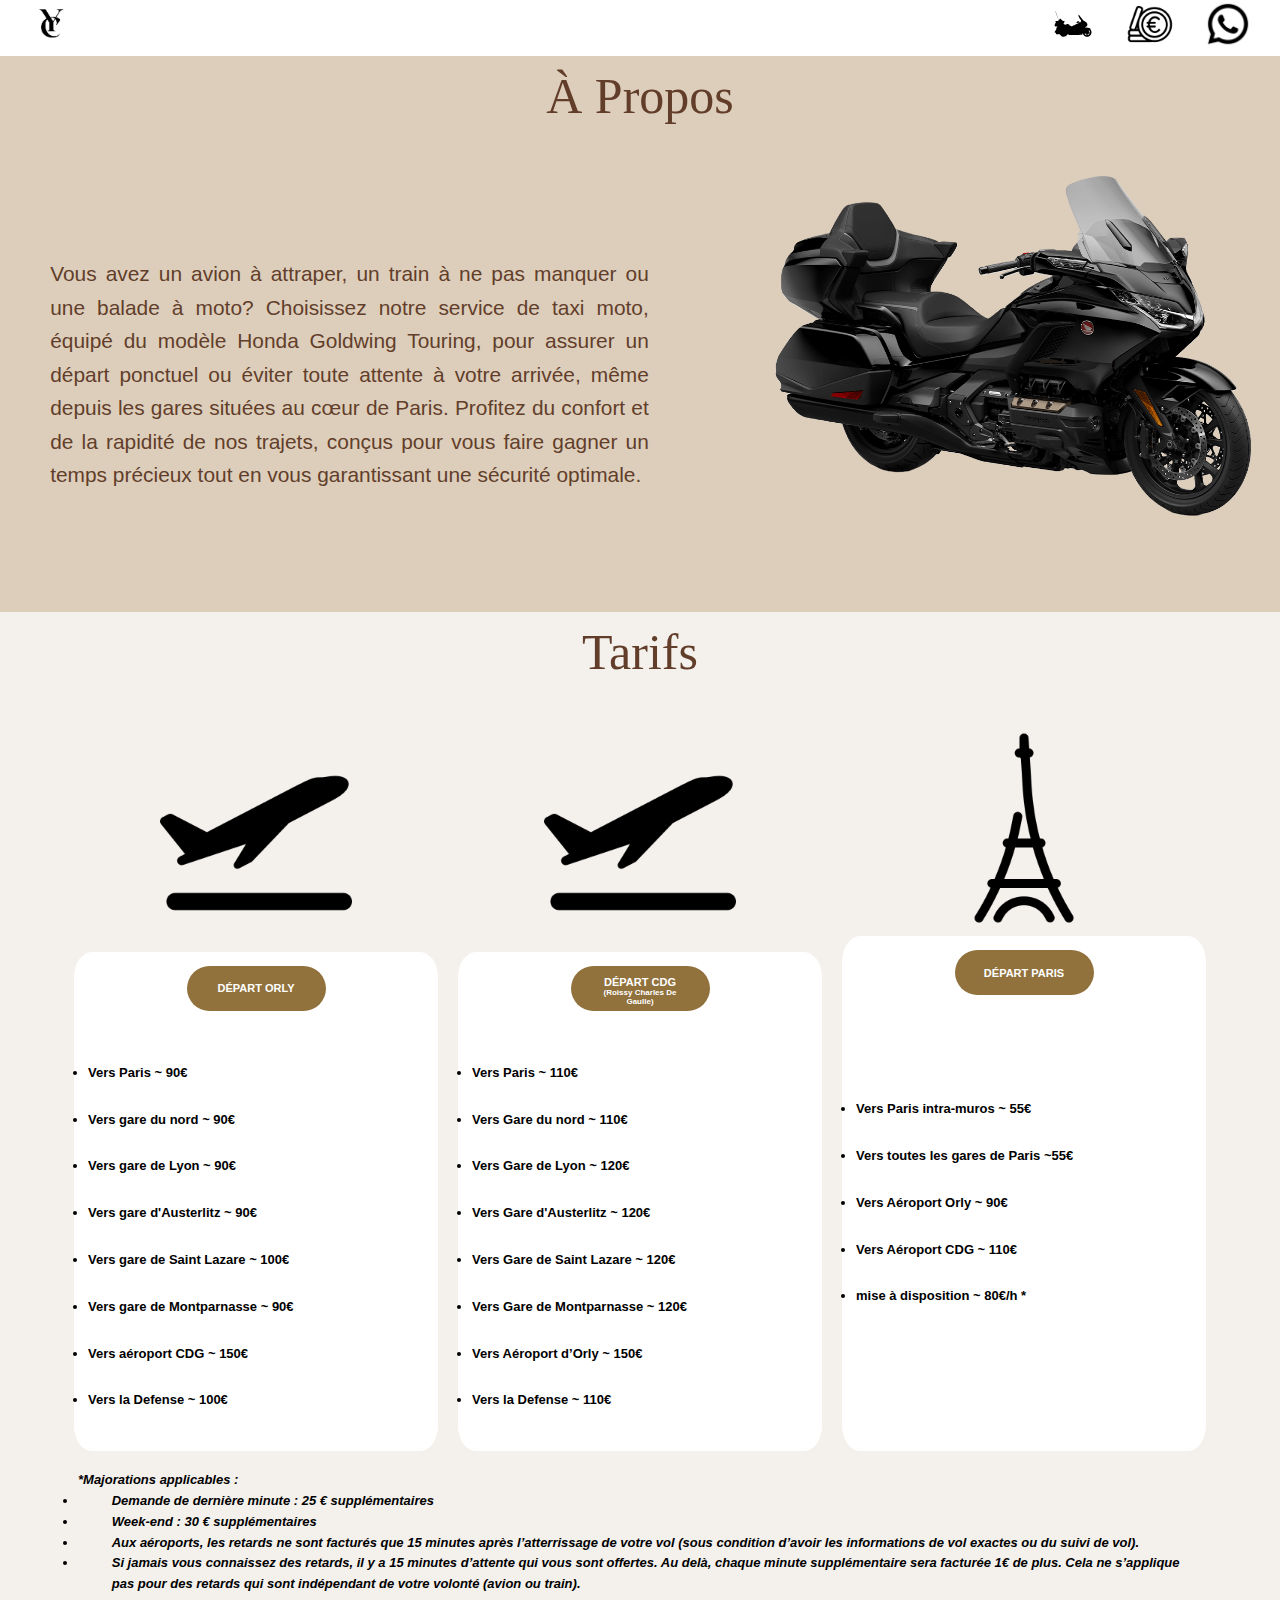
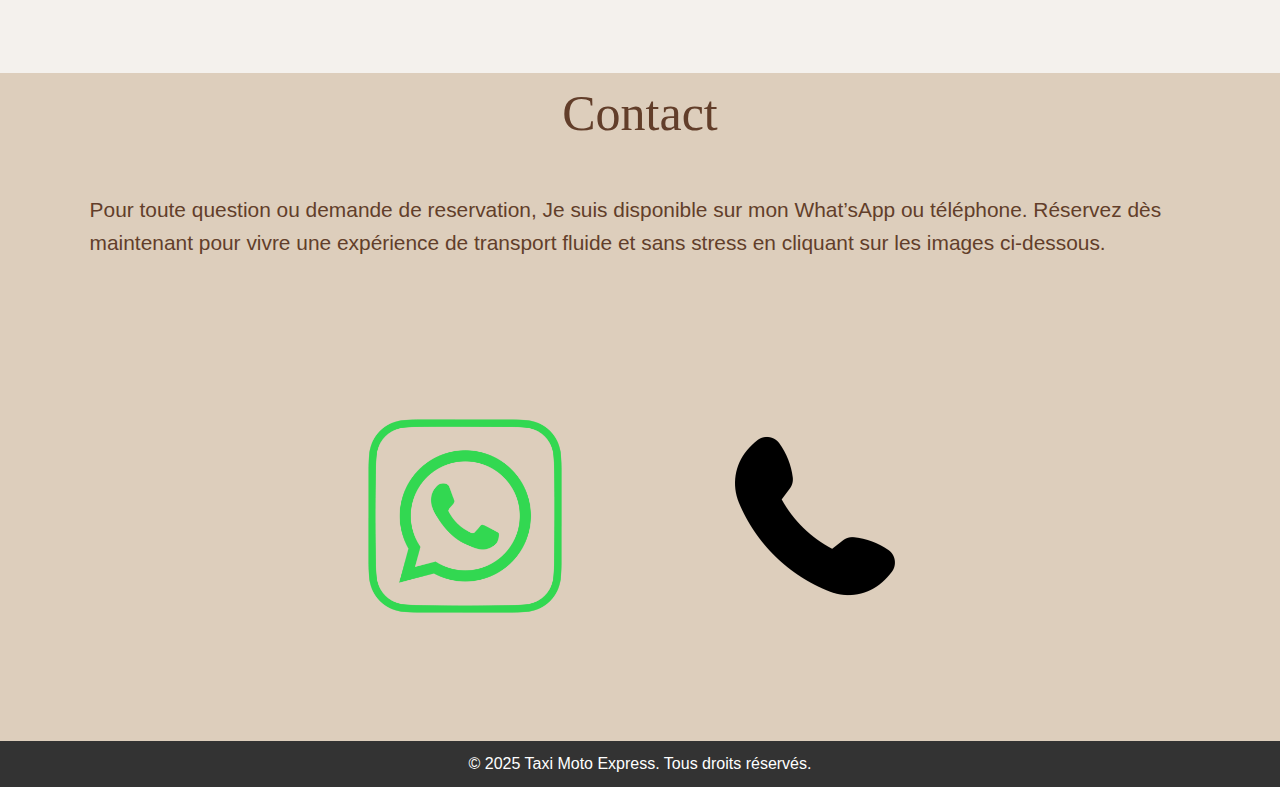
==== index.html @ c16684e4 "Update index.html" ====
<!DOCTYPE html>
<html lang="fr">
<head>
    <meta charset="UTF-8">
    <title>Taxi Moto - Votre Transport Rapide et Sécurisé</title>
    <link rel="stylesheet" href="./style.css">
    <link href="https://fonts.cdnfonts.com/css/coco-gothic" rel="stylesheet">
    <link href="https://fonts.cdnfonts.com/css/catchy-mager?styles=185528" rel="stylesheet">
    <link href="https://fonts.cdnfonts.com/css/inter?styles=29135" rel="stylesheet">
    <meta name="viewport" content="width=device-width, initial-scale=1">
    <link rel="icon" type="image/png" href="images/taxi.png" />
</head>
<body>

    <!-- En-tête avec la navigation -->
    <header >
        <nav>
            <div class="left-nav">
                <img src="images/YC.png" alt="logo YC">
            </div>
            <div class="right-nav">
                <a href="#apropos"><img src="images/moto-goldwing-1800.svg" alt="logo moto"></a>
                <a href="#tarifs"><img src="images/piece-en-euros.png" alt="logo euros"></a>
                <a href="#contact"><img src="images/whatsapp_noir.png" alt="logo what's app"></a>
            </div>
        </nav>
    </header>

    <!-- Bannière principale -->
    <!-- <section class="banner">
        <div class="container">
            <h2>Déplacez-vous rapidement dans la ville avec nos taxis motos</h2>
            <a href="#contact" class="btn">Réserver Maintenant</a>
        </div>
    </section> -->

    <!-- Section À Propos -->
    <section id="apropos">
        <div id="title">
            <p>À Propos</p>
        </div>
        <div class="box">
            <div id="text-apropos">
                <p>
                    Vous avez un avion à attraper, un train à ne pas manquer ou une balade à moto? 
                    Choisissez notre service de taxi moto, équipé du modèle Honda Goldwing Touring, 
                    pour assurer un départ ponctuel ou éviter toute attente à votre arrivée, 
                    même depuis les gares situées au cœur de Paris. 
                    Profitez du confort et de la rapidité de nos trajets, 
                    conçus pour vous faire gagner un temps précieux 
                    tout en vous garantissant une sécurité optimale. 
                </p>
            </div>
            <div id="image-apropos">
                <img src="./images/Gunmetal-Black-Metallic-×-Mat-Morion-Black-Goldwing_dev23.png" alt="image moto" width="100%">
                <!-- width="525" height="299"> -->
            </div>
        </div>
    </section>

    <!-- Section Tarifs -->
    <section id="tarifs">
        <div id="title">
            <p>Tarifs</p>
        </div>
        <div id="box-tarifs">
            <div id="box-Depart-Orly">
                <img src="images/avion-v2.png" alt="logo-avion">
                <div class="tableau" id="tab-dep-orly">
                    <table>
                        <tr>
                            <td class="btn-tableau">
                                <div id="en-tete-depart-Orly">
                                    <button type="button" disabled="disabled" class="btn">
                                        DÉPART ORLY
                                    </button>
                                </div>
                            </td>
                        </tr>
                        <tr class="blank_row_top">
                            <td colspan="3"></td>
                        </tr>
                        <tr>
                          <td>
                            <li>
                                Vers Paris ~ 90€
                            </li>
                          </td>
                        </tr>
                        <tr>
                            <td>
                                <li>
                                    Vers gare du nord ~ 90€ 
                                </li>    
                            </td> 
                        </tr>
                        <tr>
                            <td>
                                <li>
                                    Vers gare de Lyon ~ 90€ 
                                </li>
                            </td> 
                        </tr>
                        <tr>
                            <td>
                                <li>
                                    Vers gare d'Austerlitz ~  90€ 
                                </li>
                            </td> 
                        </tr>
                        <tr>
                            <td>
                                <li>
                                    Vers gare de Saint Lazare  ~ 100€         
                                </li>
                            </td> 
                        </tr>
                        <tr>
                            <td>
                                <li>
                                    Vers gare de Montparnasse  ~ 90€ 
                                </li>
                            </td> 
                        </tr>                    
                        <tr>
                            <td>
                                <li>
                                    Vers aéroport CDG ~ 150€ 
                                </li>
                            </td> 
                        </tr>
                        <tr>
                            <td>
                                <li>
                                    Vers la Defense ~ 100€
                                </li>
                            </td>
                        </tr>
                        <tr class="blank_row_bottom">
                            <td colspan="3"></td>
                        </tr>
                      </table>
                </div>
            </div>
            <div id="box-Depart-CDG">
                <img src="images/avion-v2.png" alt="logo-avion">
                <div class="tableau" id="tab-dep-cdg">
                    <table>
                        <tr>
                            <td class="btn-tableau">
                                <div id="en-tete-depart-CDG">
                                    <button type="button" disabled="disabled" class="btn">
                                        DÉPART CDG<br /><p>(Roissy Charles De Gaulle)</p>
                                    </button> 
                                </div>
                            </td>
                        </tr>
                        <tr class="blank_row_top">
                            <td colspan="3"></td>
                        </tr>
                        <tr>
                            <td>
                                <li>
                                    Vers Paris ~ 110€
                                </li>
                            </td>
                        </tr>
                        <tr>
                            <td>
                                <li>
                                    Vers Gare du nord ~ 110€
                                </li>
                            </td>
                        </tr>
                        <tr>
                            <td>
                                <li>
                                    Vers Gare de Lyon ~ 120€
                                </li>
                            </td>
                        </tr>
                        <tr>
                            <td>
                                <li>
                                    Vers Gare d'Austerlitz ~ 120€
                                </li>
                            </td>
                        </tr>
                        <tr>
                            <td>
                                <li>
                                    Vers Gare de Saint Lazare ~ 120€
                                </li>
                            </td>
                        </tr>
                        <tr>
                            <td>
                                <li>
                                    Vers Gare de Montparnasse ~ 120€
                                </li>
                            </td>
                        </tr>
                        <tr>
                            <td>
                                <li>
                                    Vers Aéroport d’Orly ~ 150€
                                </li>
                            </td>
                        </tr>
                        <tr>
                            <td>
                                <li>
                                    Vers la Defense ~ 110€
                                </li>
                            </td>
                        </tr>
                        <tr class="blank_row_bottom">
                            <td colspan="3"></td>
                        </tr>
                    </table>
                </div>
            </div>
            <div id="box-Depart-Paris">
                <img src="images/tour-eiffel-v2.png" alt="logo-avion"> 
                <div class="tableau" id="tab-dep-paris">
                    <table>
                        <tr>
                            <td class="btn-tableau">
                                <div id="en-tete-depart-Paris">
                                    <button type="button" disabled="disabled" class="btn">
                                        DÉPART PARIS
                                    </button>
                            </td>
                                </div>
                        </tr>
                        <tr class="blank_row_top">
                            <td colspan="3"></td>
                        </tr>
                        <tr>
                            <td class="vide"></td>
                        </tr>
                        <tr>
                            <td class="vide"></td>
                        </tr>
                        <tr>
                            <td>
                                <li>Vers Paris intra-muros ~ 55€</li>
                            </td>
                        </tr>
                        <tr>
                            <td>
                                <li>Vers toutes les gares de Paris ~55€</li>
                            </td>
                        </tr>
                        <tr>
                            <td>
                                <li>Vers Aéroport Orly ~ 90€</li>
                            </td>
                        </tr>
                        <tr>
                            <td>
                                <li>Vers Aéroport CDG ~ 110€</li>
                            </td>
                        </tr>                        
                        <tr>
                            <td>
                                <li>mise à disposition ~ 80€/h <span>&#42;</span></li>
                            </td>
                        </tr>
                        <tr>
                            <td class="vide"></td>
                        </tr>
                        <tr>
                            <td class="vide"></td>
                        </tr>
                        <tr>
                            <td class="vide"></td>
                        </tr>
                        <tr>
                            <td></td>
                        </tr>
                        <tr>
                            <td></td>
                        </tr>
                    </table>
                </div>   
            </div>
        </div>
        <div class="majoration">
            <table class="majoration">
                <tr>
                    <td>
                        <p><span>&#42;</span>Majorations applicables : <br>
                            <li>Demande de dernière minute : 25 € supplémentaires <br></li>
                            <li>Week-end : 30 € supplémentaires</p></li>
                        <li>Aux aéroports, les retards ne sont facturés que 15 minutes après l’atterrissage de votre vol (sous condition d’avoir les informations de vol exactes ou du suivi de vol).</li>
                        <li>Si jamais vous connaissez des retards, il y a 15 minutes d’attente qui vous sont offertes. Au delà, chaque minute supplémentaire sera facturée 1€ de plus. Cela ne s’applique pas pour des retards qui sont indépendant de votre volonté (avion ou train).</li>
                    </td>
                </tr>
            </table>
        </div>
    </section>

    <!-- Section Contact -->
    <section id="contact">
        <div id="title">
            <p>Contact</p>
        </div>
        <div id="text-contact">
            <p>Pour toute question ou demande de reservation, Je suis disponible sur mon What’sApp ou téléphone. Réservez dès maintenant pour vivre une expérience de transport fluide et sans stress en cliquant sur les images ci-dessous.</p>
        </div>
        <div id="image-contact">
            <a id="contact-img-whatsapp" href="https://wa.me/+33665980525" target="_blank"><img src="./images/whatsapp_vert.webp" alt="image whats'app" ></a>
            <a id="contact-img-tel" href="tel:+33665980525"><img src="images/telephone.png" alt="image appel telephonique"></a>
        </div>
    </section>

    <!-- Pied de page -->
    <footer>
        <div class="container">
            <p>&copy; 2025 Taxi Moto Express. Tous droits réservés.</p>
        </div>
    </footer>

</body>
</html>
---- style.css ----
/* Styles généraux */
* {
    margin: 0;
    padding: 0;
    box-sizing: border-box;
}

.container{
    /* border: solid;
    display: flex;
    flex-wrap: wrap;
    gap: 16px; */
}

body {
    font-family: Arial, sans-serif;
    line-height: 1.6;
}

/* En-tête */
nav{
    /* border: solid; */
    /* background-color: #f4f1ed; */
    display: flex;
    padding-left: 16px;
    padding-right: 16px;

    /* position: fixed;
    top: 0;
    left: 0;
    width: 100%;
    padding: 16px 20px 30px 20px;
    display: flex;
    align-items: center;
    transition: 0.3s ease-out; */
}

nav img{
    height: 3em;
    /* justify-content: end; */
}

.left-nav{
    flex: 1;
    /* border: solid; */
    text-align:left;
}

.right-nav{
    flex: 1;
    /* display: flex; */
    /* border: solid; */
    /* justify-items: end; */
    text-align:right;
    /* align-items: center; */
    /* justify-content: right; */
}

.right-nav img{
    /* float: right; */
    /* clear: right; */
    padding: 0% 2%;
}

.left-nav img{
    padding-left: 2%;
}

nav a{
    /* justify-content: end; */
    /* border: solid; */
}


nav li {
    /* This will create the spacing you saw in the skeleton */
    /* display: inline-block; */
  }


/* Bannière */


/* Sections */
section {
    /* padding: 60px 0; */
    /* max-width: 1400px;
    max-height: 700px; */
}


/* title */
#title {
    font-weight: 10;
    font-family: catchy-mager;
    color: #623e2a;
    font-size: 50px;
    text-align: center;
    margin-bottom: 40px;
}

/* Section À Propos */
#apropos {
    background-color: #ddcebc;
    padding: 0% 2% 3% 2%;
    /* padding-bottom: 5%; */
}

.box {
    /* display: inline-block; */
    display: flex;
    align-self: center;
    /* border-spacing: 5px 0rem; */
    /* display: grid; */
    /* justify-content: space-between; */
    /* align-items: flex-start; */
    /* flex: 1; */
    /* width: 40%; */
    /* width: 100px;
    height: 100px; */
    /* border: solid; */
    /* border-collapse: separate; */
    /* border-spacing: 100px; */
}

#text-apropos {
    color: #623e2a;
    font-family: "Coco Gothic", sans-serif;
    font-size: 20.9px;
    text-align: justify;
    align-self: center;
    /* border: solid; */
    width: 100%;
    padding: 0% 5% 0% 2%;
    /* border: solid; */
    /* max-height: 1500px; */ 
    /* margin: auto; */
    /* line-height: 1.8; */
    /* text-align: center; */
}

#image-apropos {
    /* max-width: 100%;*/
    /* border: solid; */
    /* height: auto; */
    width: 80%;
    /* border: solid; */
    align-self: center;
    padding: 0% 0% 4% 5%;
    /* align-items: center;
    justify-content: center;
    margin-left: auto; */
}


/* Section Tarifs */
#tarifs {
    background-color: #f4f1ed;
    padding: 0 5%;
    padding-bottom: 5%;
}

#box-tarifs{
    display: flex;
    /* border: solid; */
    justify-content: space-between;
    text-align: center;
    flex-basis: auto;
    align-items: flex-end;
    /* flex-direction: column; */
    /* flex: 1;
    border: 1px solid #ccc;
    margin: 5px 10px; */
}

#box-tarifs p{
    text-align: center;
}

#box-Depart-Orly{
    flex: 1;
}

#box-Depart-Orly img{
    width: 50%;
    /* padding: 5% 5% 5% 5%; */
    text-align: center;
}

#box-Depart-CDG{
    flex: 1;
}

#box-Depart-CDG img{
    width: 50%;
    /* padding: 5% 5% 5% 5%; */
    text-align: center;
}

#box-Depart-Paris{
    flex: 1;
}

#box-Depart-Paris img{
    width: 50%;
    /* padding: 5% 5% 5% 5%; */
    text-align: center;
}

.logo-avion{
    /*display: flex;  /* Use flexbox to position elements */
    /*align-items: center;  /* Vertically center items */
    /* width: 200px;
    height: 100px;
    margin-top: 10px;
    margin-left: 20px; */
}
table{
    /* border-color: black; */
    background: white;
    border-radius: 5%;
    border-style: hidden; /* hide standard table (collapsed) border */
    /* box-shadow: 0 0 0 1px #666; this draws the table border   */
    width: 100%;
    /* box-sizing: content-box; */
    /* text-align: start; */
}

.majoration{
    font-style: italic;
    font-size: 1pc;
    border-radius: 0%;
    background-color: #f4f1ed;

}

.majoration li{
    padding-left: 3%;
}



.btn-tableau{
    text-align: center;
}

.tableau{
    /* flex: 1; */
    flex-grow: 1;
    /* flex: 1 1 0px; */
    /* border: 1px solid #ccc; */
    margin: 5px 10px;
}

td{
    font-family: 'inter', sans-serif;
    font-weight: bold;
    font-size: 13px;
    text-align: start;
    /* box-sizing: content-box; */
    /* width: 10%; */
}

#tarifs th, #tarifs td {
    padding: 12px;
}

#tarifs .btn {
    font-family: 'inter', sans-serif;
    font-weight: bold;
    font-size: 11px;
    border-radius: 3em;
    background: #91713c;
    border-color: #91713c;
    border: none;
    /* box-shadow: none; */
    color: #fff;
    padding: 10px 20px;
    text-decoration: none;
    width: 139px;
    height: 45px;

    /* border-style: outset; */
}

#tarifs .btn p{
    font-size: 8px;
}

/* contact */
#contact {
    background-color: #ddcebc;
}

#text-contact {
    color: #623e2a;
    font-family: "Coco Gothic", sans-serif;
    font-size: 20.9px;
    /* text-align: justify; */
    align-self: center;
    /* border: solid; */
    width: 100%;
    padding: 0% 7% 0% 7%;
    /* border: solid; */
    /* max-height: 1500px; */ 
    /* margin: auto; */
    /* line-height: 1.8; */
    /* text-align: center; */
        
}

#image-contact {
    width: 100%;
    text-align: center;

}

#image-contact img{
    /* width: 235px; */
    /* height: 235px; */
    margin-top: 10%;
    width: 20%;
    margin-bottom: 7%;
}

#contact-img-whatsapp img{
/*     flex: 1; */
    margin-right: 7%; 

}

#contact-img-tel{
/*    flex: 1;*/
}


/* Pied de page */
footer {
    background: #333;
    color: #fff;
    text-align: center;
    padding: 0.8% 0;
}


/* Styles Responsives */
@media (max-width: 1124px) {
    #text-apropos {
        align-self: none;
    }
    #image-apropos {
        /* border: solid; */
        align-self: center;
        /* align-items: center;
        justify-content: center;
        margin-left: auto; */
    }
}

@media (max-width: 768px)
{
    .box {
        /* display: initial; */
        flex-direction: column;
        /* margin: ; */
        /* border: solid; */
    }

    #image-apropos {
        /* border: solid; */
        margin-top: 10%;
        /* padding-top: 15%; */
    }



}

@media (max-width: 940px) {
    #box-tarifs{
        /* display: contents; */
        display: grid;
        flex-direction: column;
        /* border: solid; */
        justify-items: center;
        justify-content: center;
    }

    .vide{
        display:none;
    }
    
    #box-Depart-Orly{
        /* border: solid; */
        /* display: contents; */

    }

    #box-Depart-CDG img{
        /* border: solid; */
        padding-top: 5%;
        /* display: contents; */

    }

    #box-Depart-Paris img{
        /* border: solid; */
        padding-top: 10%;
        padding-bottom: 3%;
        /* display: contents; */

    }


}
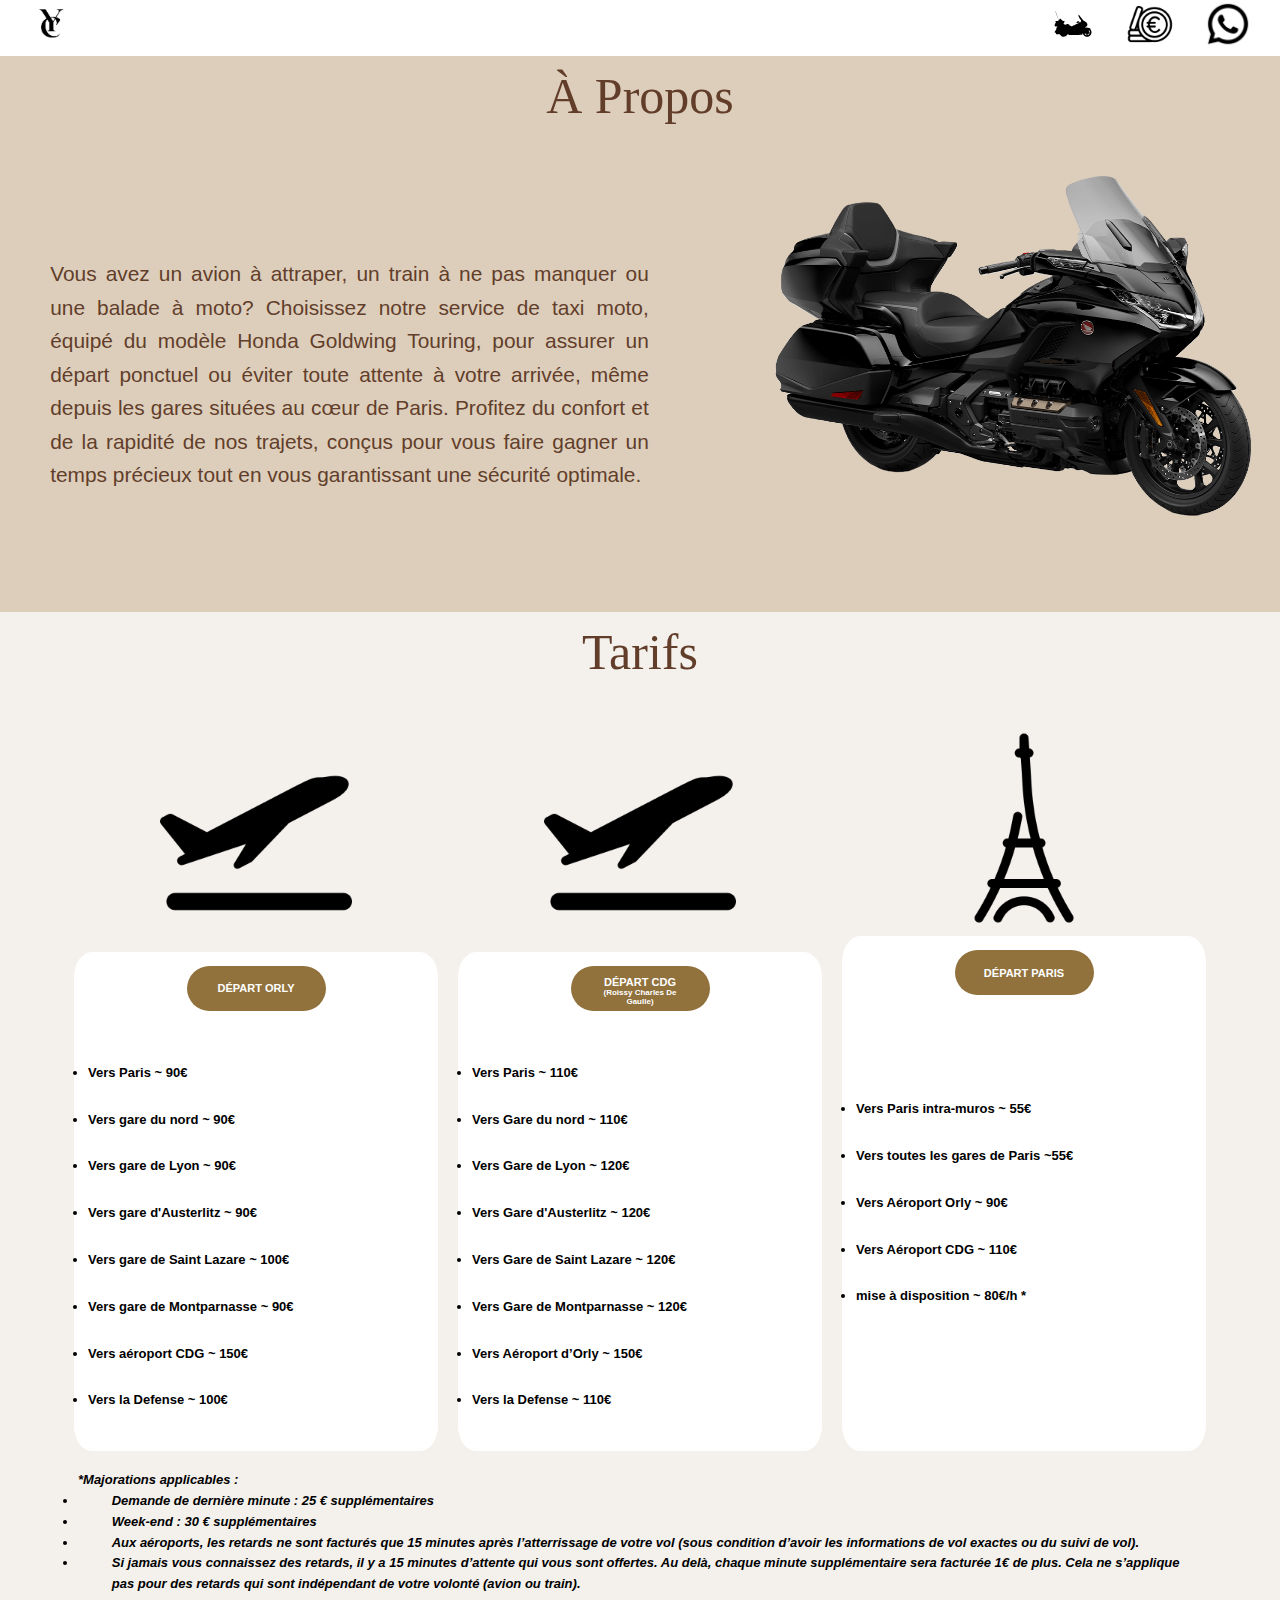
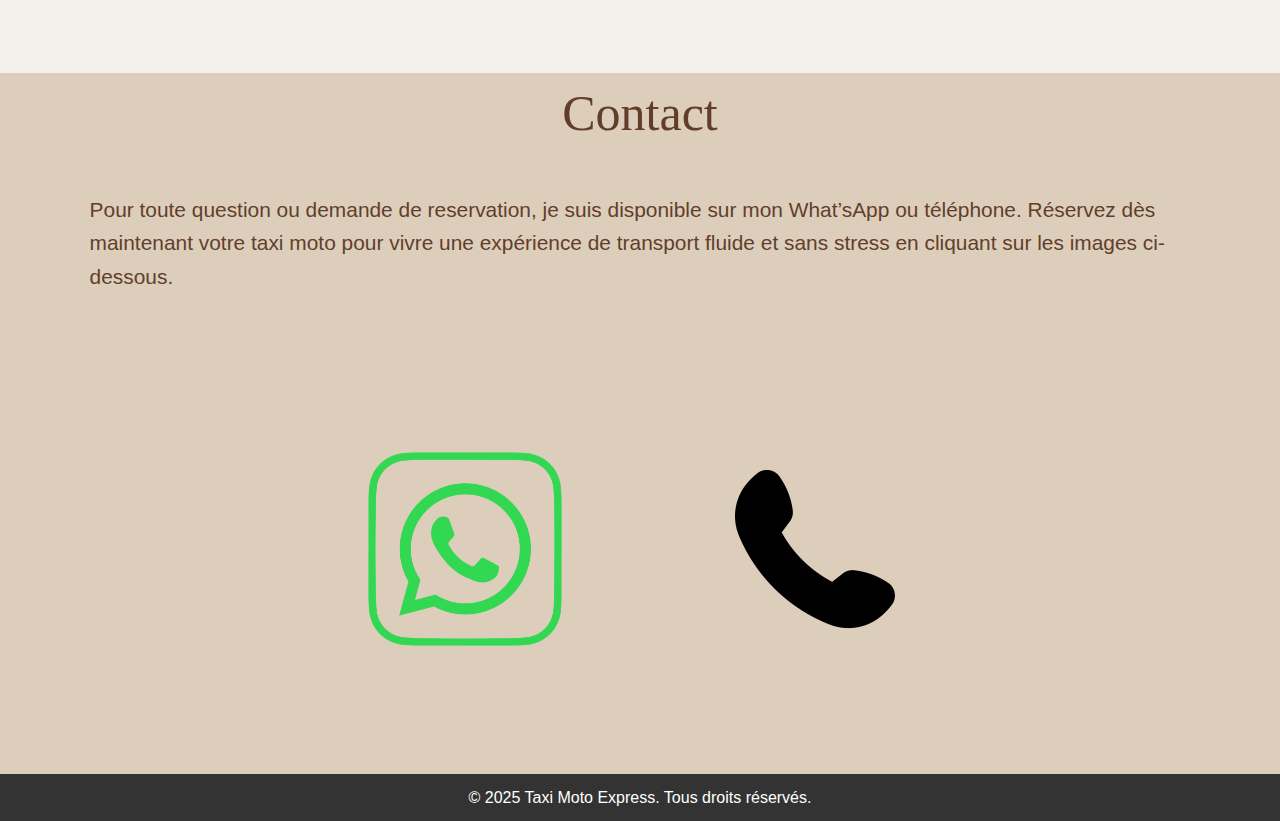
==== commit d0201e63: "Update index.html" ====
--- a/index.html
+++ b/index.html
@@ -3,6 +3,8 @@
 <head>
     <meta charset="UTF-8">
     <title>Taxi Moto - Votre Transport Rapide et Sécurisé</title>
+    <meta name="keywords" content="Taxi, Taxi moto, moto taxi, moto, transport, yct, paris">
+    <meta name="description" content="Reservation Taxi moto en Île-de-France">
     <link rel="stylesheet" href="./style.css">
     <link href="https://fonts.cdnfonts.com/css/coco-gothic" rel="stylesheet">
     <link href="https://fonts.cdnfonts.com/css/catchy-mager?styles=185528" rel="stylesheet">
@@ -16,12 +18,12 @@
     <header >
         <nav>
             <div class="left-nav">
-                <img src="images/YC.png" alt="logo YC">
+                <img src="images/YC.png" alt="taxi-moto-yacinechaib.fr logo YC">
             </div>
             <div class="right-nav">
-                <a href="#apropos"><img src="images/moto-goldwing-1800.svg" alt="logo moto"></a>
-                <a href="#tarifs"><img src="images/piece-en-euros.png" alt="logo euros"></a>
-                <a href="#contact"><img src="images/whatsapp_noir.png" alt="logo what's app"></a>
+                <a href="#apropos"><img src="images/moto-goldwing-1800.svg" alt="taxi-moto-yacinechaib.fr logo moto"></a>
+                <a href="#tarifs"><img src="images/piece-en-euros.png" alt="taxi-moto-yacinechaib.fr logo euros"></a>
+                <a href="#contact"><img src="images/whatsapp_noir.png" alt="taxi-moto-yacinechaib.fr logo what's app"></a>
             </div>
         </nav>
     </header>
@@ -52,7 +54,7 @@
                 </p>
             </div>
             <div id="image-apropos">
-                <img src="./images/Gunmetal-Black-Metallic-×-Mat-Morion-Black-Goldwing_dev23.png" alt="image moto" width="100%">
+                <img src="./images/Gunmetal-Black-Metallic-×-Mat-Morion-Black-Goldwing_dev23.png" alt="taxi-moto-yacinechaib.fr image moto" width="100%">
                 <!-- width="525" height="299"> -->
             </div>
         </div>
@@ -65,7 +67,7 @@
         </div>
         <div id="box-tarifs">
             <div id="box-Depart-Orly">
-                <img src="images/avion-v2.png" alt="logo-avion">
+                <img src="images/avion-v2.png" alt="taxi-moto-yacinechaib.fr logo-avion">
                 <div class="tableau" id="tab-dep-orly">
                     <table>
                         <tr>
@@ -143,7 +145,7 @@
                 </div>
             </div>
             <div id="box-Depart-CDG">
-                <img src="images/avion-v2.png" alt="logo-avion">
+                <img src="images/avion-v2.png" alt="taxi-moto-yacinechaib.fr logo-avion">
                 <div class="tableau" id="tab-dep-cdg">
                     <table>
                         <tr>
@@ -221,7 +223,7 @@
                 </div>
             </div>
             <div id="box-Depart-Paris">
-                <img src="images/tour-eiffel-v2.png" alt="logo-avion"> 
+                <img src="images/tour-eiffel-v2.png" alt="taxi-moto-yacinechaib.fr logo-avion"> 
                 <div class="tableau" id="tab-dep-paris">
                     <table>
                         <tr>
@@ -307,11 +309,11 @@
             <p>Contact</p>
         </div>
         <div id="text-contact">
-            <p>Pour toute question ou demande de reservation, Je suis disponible sur mon What’sApp ou téléphone. Réservez dès maintenant pour vivre une expérience de transport fluide et sans stress en cliquant sur les images ci-dessous.</p>
+            <p>Pour toute question ou demande de reservation, je suis disponible sur mon What’sApp ou téléphone. Réservez dès maintenant votre taxi moto pour vivre une expérience de transport fluide et sans stress en cliquant sur les images ci-dessous.</p>
         </div>
         <div id="image-contact">
-            <a id="contact-img-whatsapp" href="https://wa.me/+33665980525" target="_blank"><img src="./images/whatsapp_vert.webp" alt="image whats'app" ></a>
-            <a id="contact-img-tel" href="tel:+33665980525"><img src="images/telephone.png" alt="image appel telephonique"></a>
+            <a id="contact-img-whatsapp" href="https://wa.me/+33665980525" target="_blank"><img src="./images/whatsapp_vert.webp" alt="taxi-moto-yacinechaib.fr image whats'app" ></a>
+            <a id="contact-img-tel" href="tel:+33665980525"><img src="images/telephone.png" alt="taxi-moto-yacinechaib.fr image appel telephonique"></a>
         </div>
     </section>
 
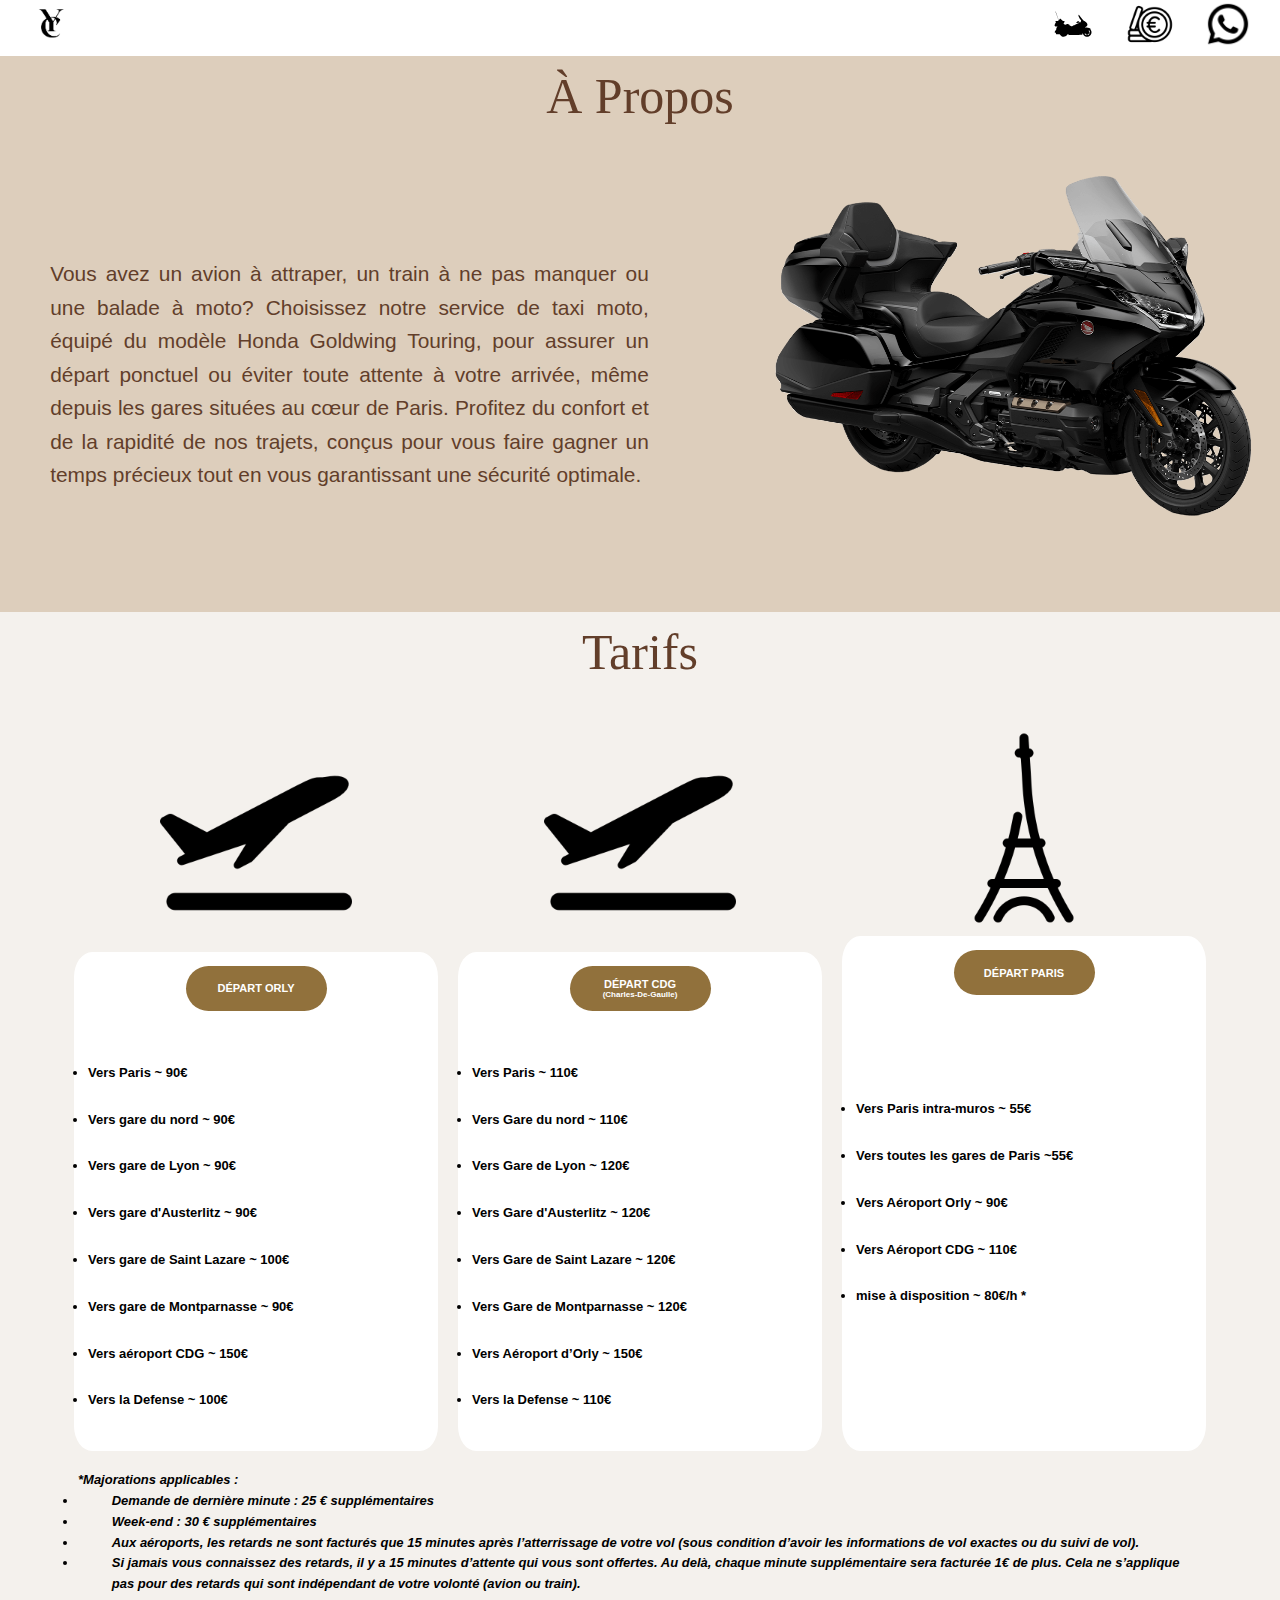
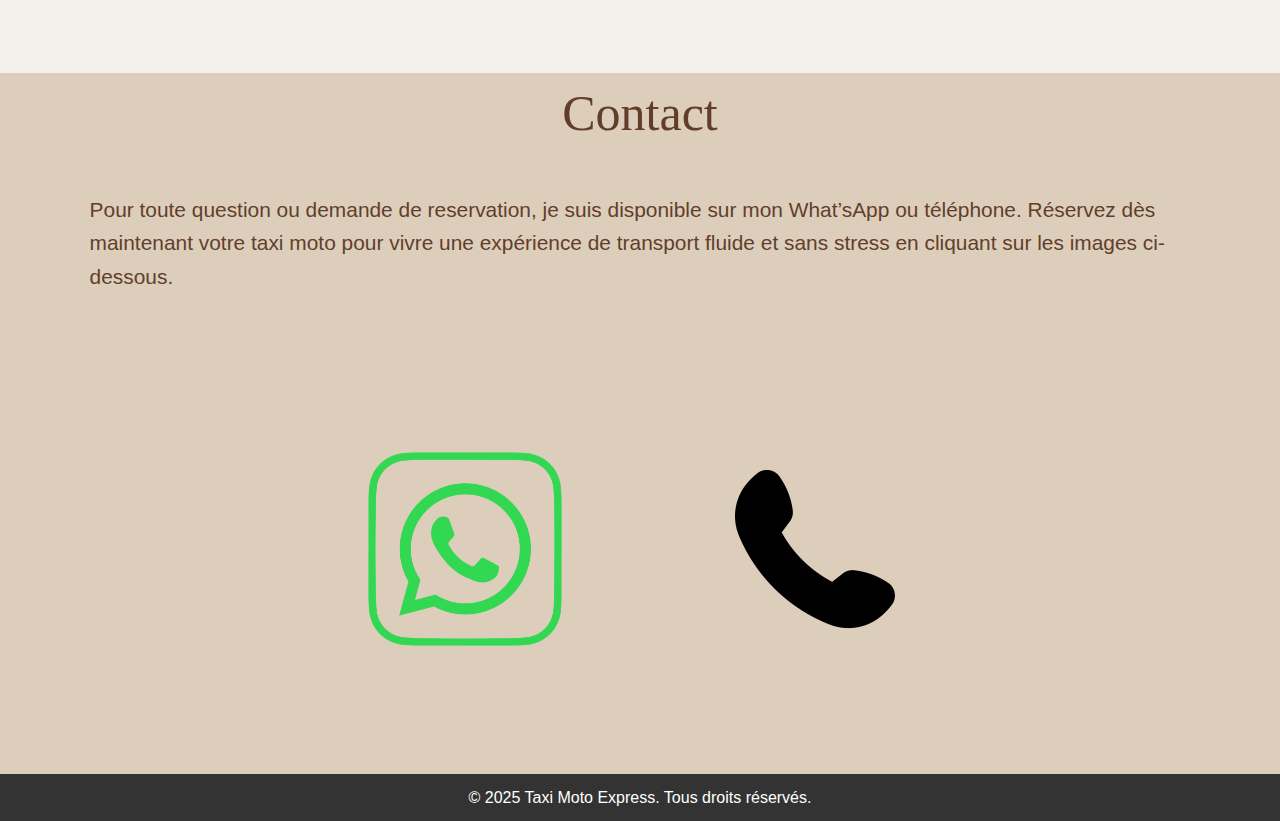
==== commit e06f34b2: "Update index.html" ====
--- a/index.html
+++ b/index.html
@@ -152,7 +152,7 @@
                             <td class="btn-tableau">
                                 <div id="en-tete-depart-CDG">
                                     <button type="button" disabled="disabled" class="btn">
-                                        DÉPART CDG<br /><p>(Roissy Charles De Gaulle)</p>
+                                        DÉPART CDG<br /><p>(Charles-De-Gaulle)</p>
                                     </button> 
                                 </div>
                             </td>
--- a/style.css
+++ b/style.css
@@ -275,9 +275,9 @@
     border: none;
     /* box-shadow: none; */
     color: #fff;
-    padding: 10px 20px;
+    padding: 10px 5px;
     text-decoration: none;
-    width: 139px;
+    width: 141px;
     height: 45px;
 
     /* border-style: outset; */
@@ -285,6 +285,7 @@
 
 #tarifs .btn p{
     font-size: 8px;
+    text-align: center;
 }
 
 /* contact */
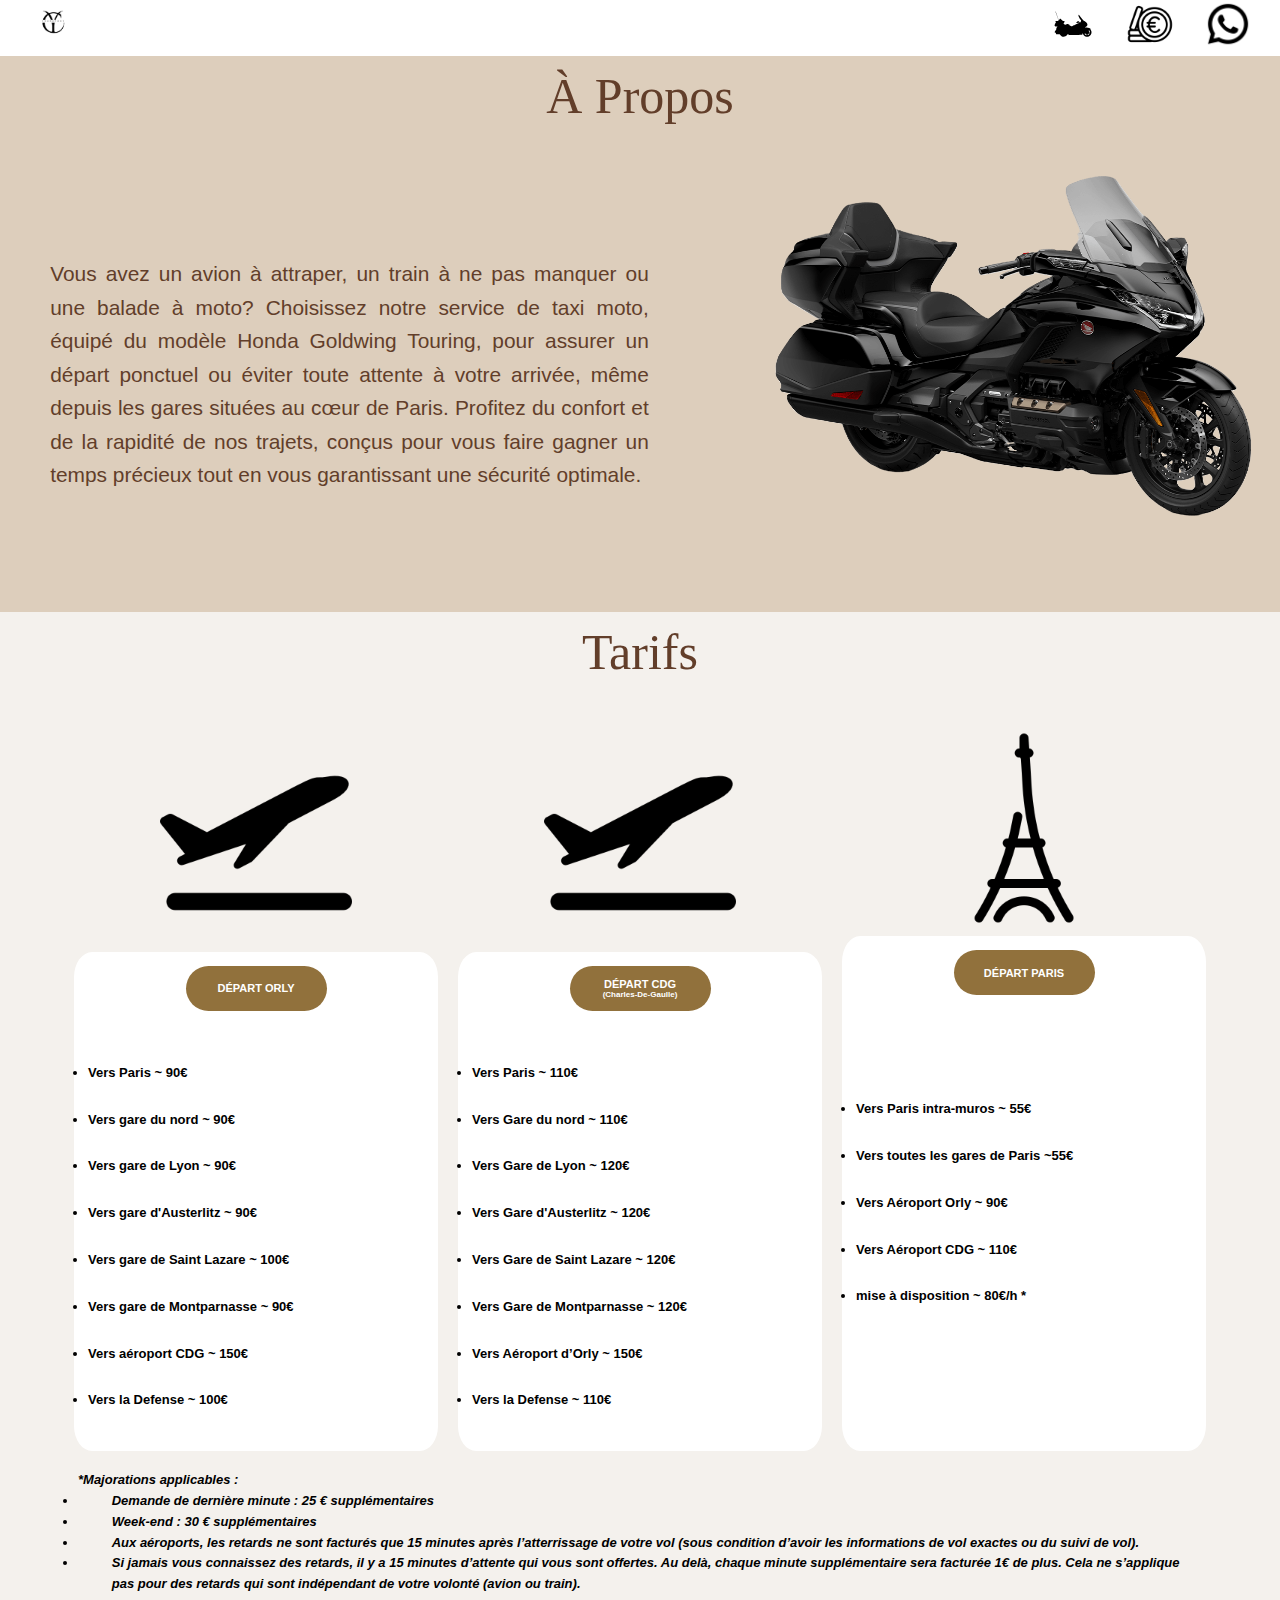
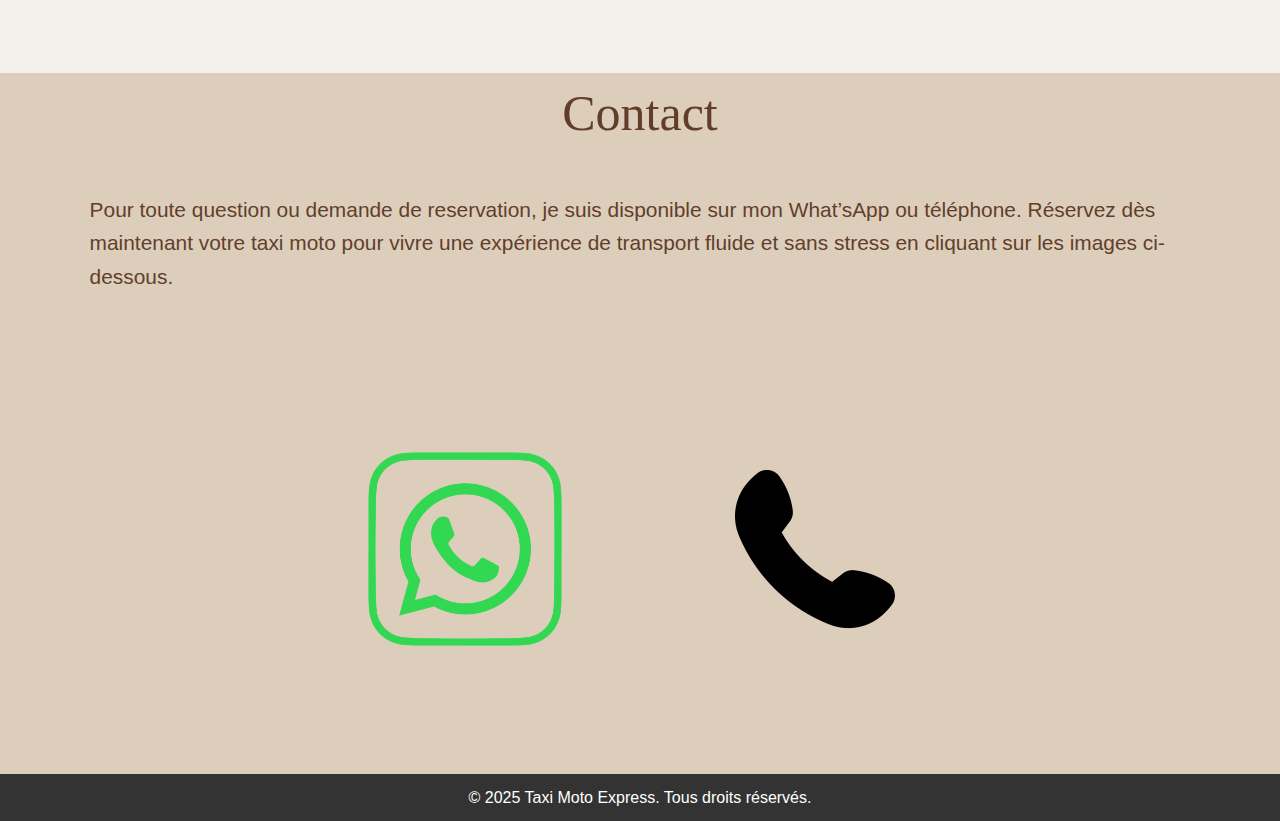
==== commit 5878081c: "Update index.html" ====
--- a/index.html
+++ b/index.html
@@ -18,7 +18,7 @@
     <header >
         <nav>
             <div class="left-nav">
-                <img src="images/YC.png" alt="taxi-moto-yacinechaib.fr logo YC">
+                <img src="images/YC_white.png" alt="taxi-moto-yacinechaib.fr logo YC">
             </div>
             <div class="right-nav">
                 <a href="#apropos"><img src="images/moto-goldwing-1800.svg" alt="taxi-moto-yacinechaib.fr logo moto"></a>
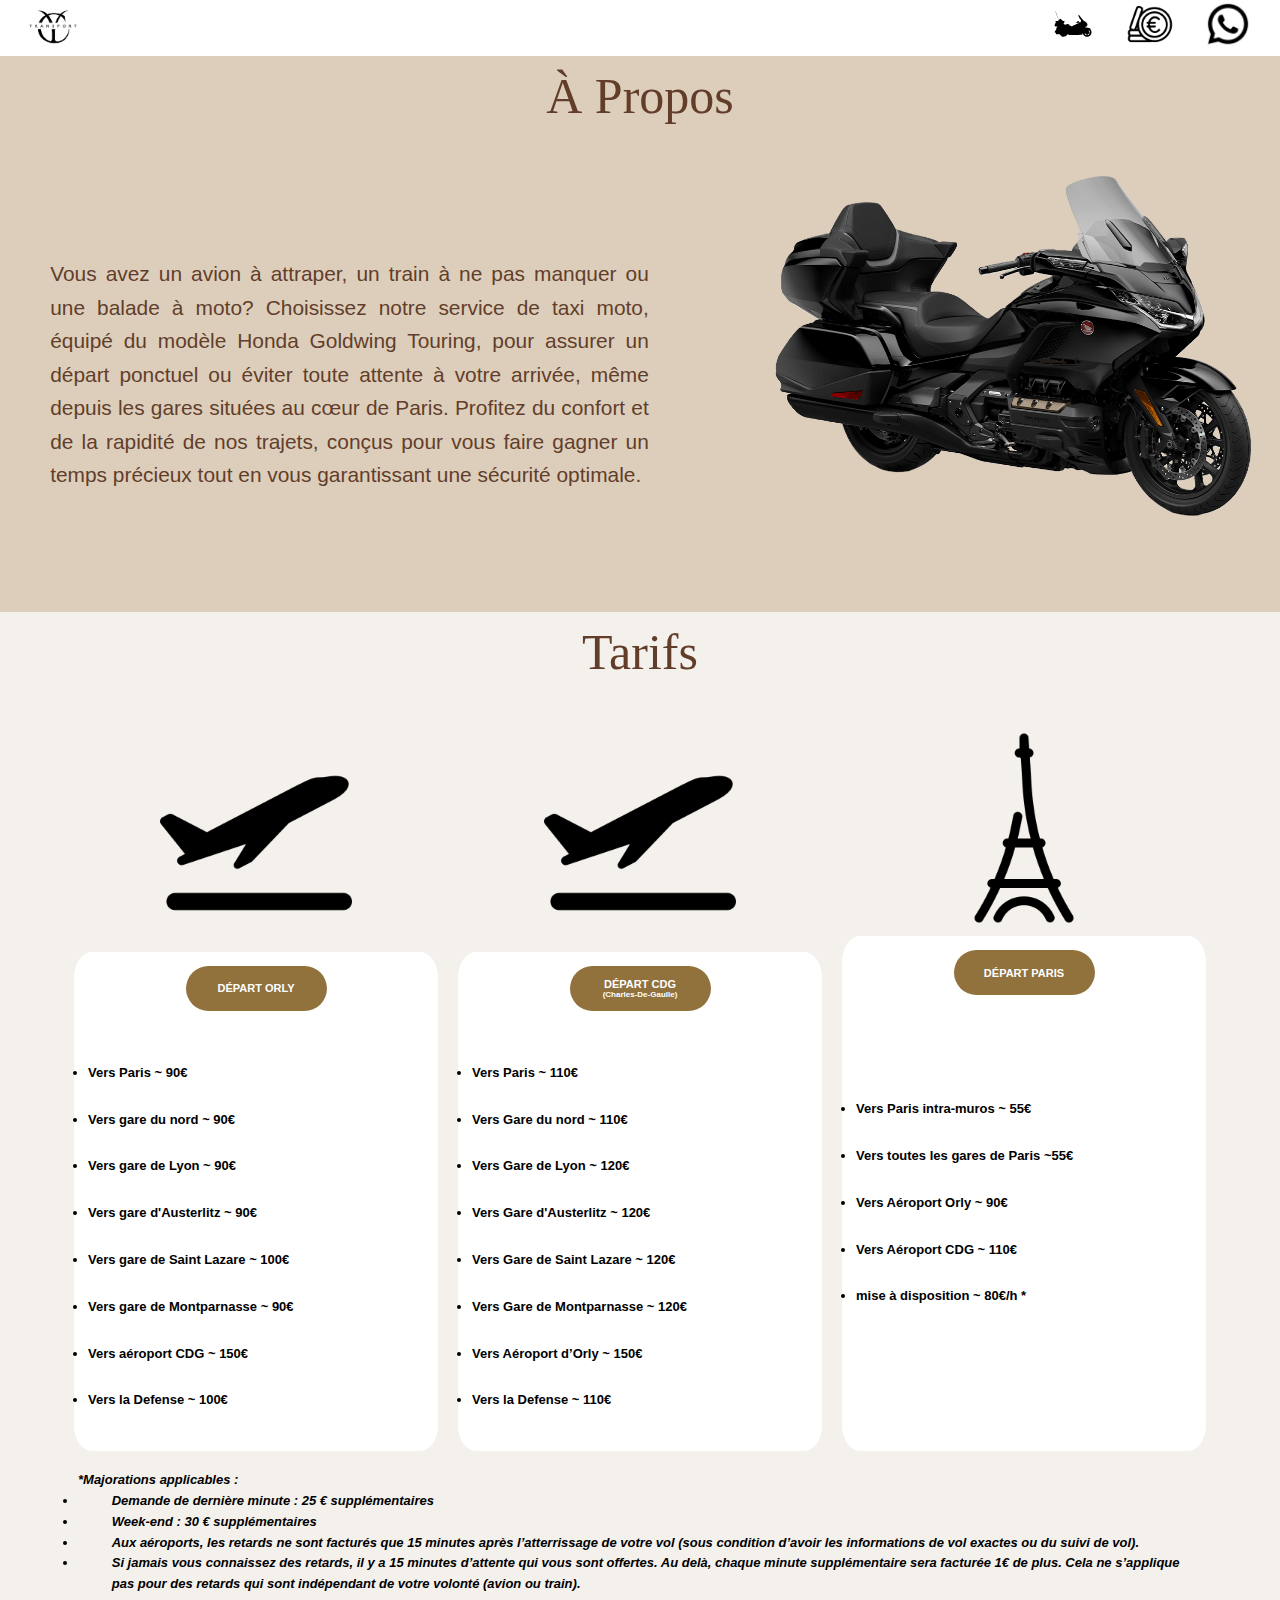
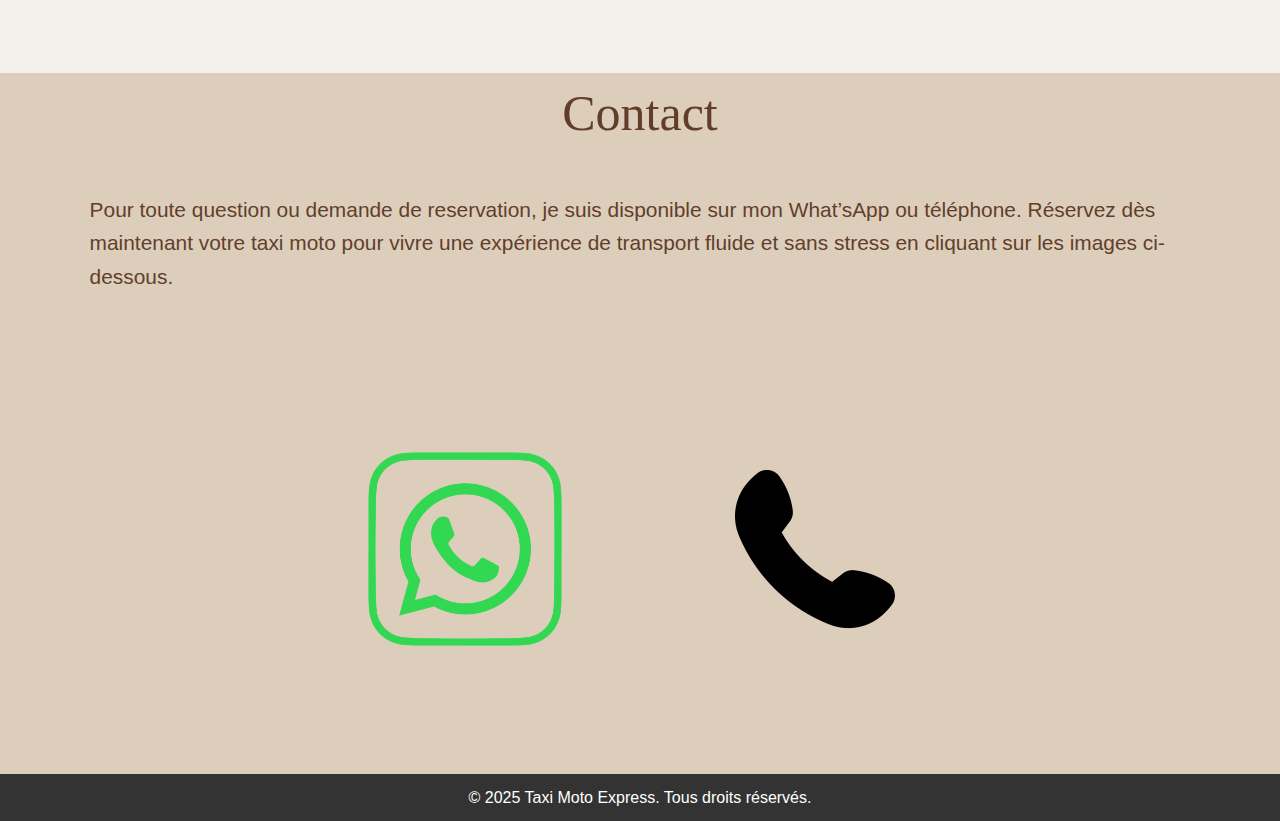
==== commit 8b0f8f1a: "Update index.html" ====
--- a/index.html
+++ b/index.html
@@ -11,6 +11,182 @@
     <link href="https://fonts.cdnfonts.com/css/inter?styles=29135" rel="stylesheet">
     <meta name="viewport" content="width=device-width, initial-scale=1">
     <link rel="icon" type="image/png" href="images/taxi.png" />
+    <script type="application/ld+json">
+      {
+        "@context": "https://schema.org",
+        "@type": "LocalBusiness",
+        "name": "YC Transport",
+        "logo": "https://www.taxi-moto-yct.fr/images/logo.png",
+        "@id": "https://www.taxi-moto-yct.fr",
+        "url": "https://www.taxi-moto-yct.fr",
+        "telephone": "(33 6) 65 98 05 25",
+        "openingHours": "Mo-Su 00:00-23:59",
+        "priceRange": "€25-150",
+        "paymentAccepted": "Visa, MasterCard, American Express",
+        "description": "Service de taxi moto professionnel disponible dans tout Paris et l'Île-de-France. Spécialisé dans les transferts de Gare du Nord, Gare de Lyon, Gare d'Austerlitz, Gare Saint-Lazare, Gare Montparnasse, La Défense et aéroports d'Orly et Charles de Gaulle. Transport rapide et sécurisé 7j/7.",
+        "address": {
+          "@type": "PostalAddress",
+          "streetAddress": "5, avenue Henri Barbusse",
+          "addressLocality": "Drancy, France",
+          "postalCode": "F-93700",
+          "addressRegion": "Île-de-France",
+          "addressCountry": "FR"
+        },
+        "areaServed": [
+          {
+            "@type": "City",
+            "name": "Paris"
+          },
+          {
+            "@type": "State",
+            "name": "Île-de-France"
+          }
+        ],
+        "hasOfferCatalog": {
+          "@type": "OfferCatalog",
+          "name": "Services Taxi Moto",
+          "itemListElement": [
+            {
+              "@type": "Offer",
+              "itemOffered": {
+                "@type": "Service",
+                "name": "Transfert Gares",
+                "description": "Desserte de toutes les grandes gares parisiennes : Gare du Nord, Lyon, Austerlitz, Saint-Lazare, Montparnasse, La Défense"
+              }
+            },
+            {
+              "@type": "Offer",
+              "itemOffered": {
+                "@type": "Service",
+                "name": "Transfert Aéroports",
+                "description": "Transport vers les aéroports d'Orly et Charles de Gaulle"
+              }
+            }
+          ]
+        }
+      }
+    </script>
+    <script type="application/ld+json">
+      {
+        "@context": "https://schema.org",
+            "@type": "Service",
+            "name": "Transport et Transfert depuis et vers Gares Parisiennes et Aéroports",
+            "description": "Transport et service de taxi moto disponible dans toutes les grandes gares parisiennes : Gare du Nord, Gare de Lyon, Gare d'Austerlitz, Gare Saint-Lazare, Gare Montparnasse, La Défense et vers les aéroports d'Orly et Charles de Gaulle",
+            "serviceType": "Station and Airport Transfer"
+      }
+    </script>
+    <script type="application/ld+json">
+      {
+        "@context": "https://schema.org",
+        "@type": "ServiceChannel",
+          "serviceLocation": [
+          {
+            "@type": "TrainStation",
+            "name": "Gare du Nord",
+            "address": {
+              "@type": "PostalAddress",
+              "addressLocality": "Paris",
+              "postalCode": "75010"
+            }
+          },
+          {
+            "@type": "TrainStation",
+            "name": "Gare de Lyon",
+            "address": {
+              "@type": "PostalAddress",
+              "addressLocality": "Paris",
+              "postalCode": "75012"
+            }
+          },
+          {
+            "@type": "TrainStation",
+            "name": "Gare d'Austerlitz",
+            "address": {
+              "@type": "PostalAddress",
+              "addressLocality": "Paris",
+              "postalCode": "75013"
+            }
+          },
+          {
+            "@type": "TrainStation",
+            "name": "Gare Saint-Lazare",
+            "address": {
+              "@type": "PostalAddress",
+              "addressLocality": "Paris",
+              "postalCode": "75008"
+            }
+          },
+          {
+            "@type": "TrainStation",
+            "name": "Gare Montparnasse",
+            "address": {
+              "@type": "PostalAddress",
+              "addressLocality": "Paris",
+              "postalCode": "75015"
+            }
+          },
+          {
+            "@type": "TrainStation",
+            "name": "La Défense",
+            "address": {
+              "@type": "PostalAddress",
+              "addressLocality": "Puteaux",
+              "postalCode": "92800"
+            }
+          },
+          {
+            "@type": "Airport",
+            "name": "Aéroport d'Orly",
+            "address": {
+              "@type": "PostalAddress",
+              "addressLocality": "Orly",
+              "postalCode": "94390"
+            }
+          },
+          {
+            "@type": "Airport",
+            "name": "Aéroport Charles de Gaulle",
+            "address": {
+              "@type": "PostalAddress",
+              "addressLocality": "Roissy-en-France",
+              "postalCode": "95700"
+            }
+          }
+        ]
+      }
+    </script>
+    <script type="application/ld+json">
+      {
+        "@context": "https://schema.org",
+        "@type": "FAQPage",
+        "mainEntity": [
+          {
+            "@type": "Question",
+            "name": "Quelles gares desservez-vous à Paris ?",
+            "acceptedAnswer": {
+              "@type": "Answer",
+              "text": "Nous desservons toutes les grandes gares parisiennes : Gare du Nord, Gare de Lyon, Gare d'Austerlitz, Gare Saint-Lazare, Gare Montparnasse et La Défense."
+            }
+          },
+          {
+            "@type": "Question",
+            "name": "Quels aéroports desservez-vous ?",
+            "acceptedAnswer": {
+              "@type": "Answer",
+              "text": "Nous assurons les transferts vers les aéroports d'Orly et Charles de Gaulle (Roissy)."
+            }
+          },
+          {
+            "@type": "Question",
+            "name": "Quel est le temps de trajet moyen entre Paris et les aéroports ?",
+            "acceptedAnswer": {
+              "@type": "Answer",
+              "text": "En taxi moto, comptez environ 30-35 minutes pour Charles de Gaulle et 20-25 minutes pour Orly depuis le centre de Paris, même aux heures de pointe."
+            }
+          }
+        ]
+      }
+    </script>    
 </head>
 <body>
 
